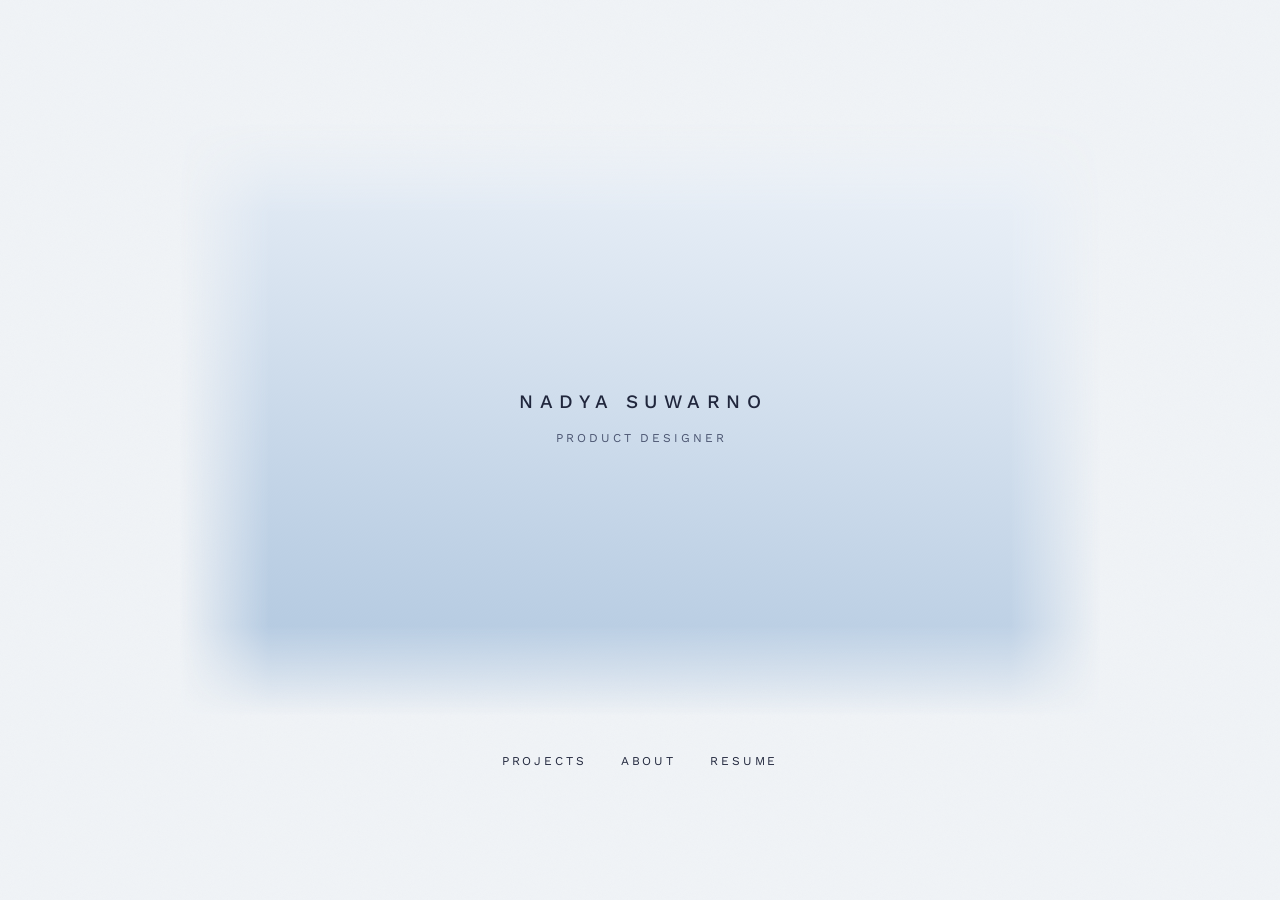
==== index.html @ 02422a4a "Centre the landing and make the water pale blue - Remove the left header and dotted line from the la" ====
<!doctype html>
<html lang="en">
<head>
  <meta charset="utf-8" />
  <meta name="viewport" content="width=device-width, initial-scale=1" />
  <title>Nadya Suwarno — Product Designer</title>
  <meta name="description" content="Nadya Suwarno — product designer. Parsons '27. New York. Open to Summer 2027 internships." />
  <link rel="preconnect" href="https://fonts.googleapis.com" />
  <link rel="preconnect" href="https://fonts.gstatic.com" crossorigin />
  <link href="https://fonts.googleapis.com/css2?family=DM+Sans:ital,wght@0,400;0,500;0,700;1,400&family=Work+Sans:ital,wght@0,400;0,500;0,600;0,700;1,400;1,500&family=Courier+Prime:ital,wght@0,400;0,700;1,400&family=Caveat:wght@500&display=swap" rel="stylesheet" />
  <link rel="stylesheet" href="assets/styles.css" />
  <script src="assets/nav.js" defer></script>
  <script src="assets/water.js" defer></script>
</head>
<body class="landing">
  <main class="stage">
    <div class="piece">
      <a id="water" class="water" href="home.html" aria-label="Enter the site and see Nadya's work"><canvas aria-hidden="true"></canvas></a>
      <div class="sign">
        <h1>Nadya Suwarno</h1>
        <p>Product Designer</p>
      </div>
    </div>
    <nav class="links" aria-label="Main">
      <a href="projects.html">Projects</a>
      <a href="about.html">About</a>
      <a href="assets/resume.pdf">Resume</a>
    </nav>
  </main>
</body>
</html>
---- assets/styles.css ----
:root {
  --bg: #F1F4F7;         /* light cool white */
  --panel: #D2DBE4;      /* cards and frames (ice blue) */
  --ink: #20263C;        /* text (deep indigo) */
  --ink-soft: #4A5470;   /* metadata (soft indigo) */
  --rule: #B4BFD0;       /* hairlines (pale indigo) */
  --accent: #576186;     /* indigo, readable as text */
  --serif: "Work Sans", "Inter", "Helvetica Neue", Arial, sans-serif;
  --body: "DM Sans", "Inter", "Helvetica Neue", Arial, sans-serif;
  --mono: "Courier New", "Courier Prime", Courier, ui-monospace, monospace;
  --script: "Caveat", "Snell Roundhand", cursive;
  --rail: 56px;
  --max: 980px;
}

* { box-sizing: border-box; }

/* Keep the column in the same place whether or not a page scrolls */
html { scrollbar-gutter: stable; }

html, body {
  margin: 0;
  padding: 0;
  background: var(--bg);
  color: var(--ink);
  font-family: var(--body);
  font-size: 15px;
  line-height: 1.6;
  -webkit-font-smoothing: antialiased;
  cursor: url("data:image/svg+xml,%3Csvg xmlns='http://www.w3.org/2000/svg' width='21' height='21' viewBox='0 0 21 21'%3E%3Cdefs%3E%3CradialGradient id='g'%3E%3Cstop offset='0%25' stop-color='%237C88A7' stop-opacity='1'/%3E%3Cstop offset='100%25' stop-color='%237C88A7' stop-opacity='0'/%3E%3C/radialGradient%3E%3C/defs%3E%3Ccircle cx='10.5' cy='10.5' r='10.5' fill='url(%23g)'/%3E%3C/svg%3E") 10 10, auto;
}

/* Gritty paper grain — denser noise so the page reads as pressed paper */
body::before {
  content: "";
  position: fixed;
  inset: 0;
  pointer-events: none;
  z-index: 1;
  opacity: 0.32;
  mix-blend-mode: multiply;
  background-image: url("data:image/svg+xml;utf8,%3Csvg xmlns='http://www.w3.org/2000/svg' width='200' height='200'%3E%3Cfilter id='n'%3E%3CfeTurbulence type='fractalNoise' baseFrequency='1.4' numOctaves='3' stitchTiles='stitch'/%3E%3CfeColorMatrix values='0 0 0 0 0.24  0 0 0 0 0.28  0 0 0 0 0.44  0 0 0 0.09 0'/%3E%3C/filter%3E%3Crect width='100%25' height='100%25' filter='url(%23n)'/%3E%3C/svg%3E");
}
body > * { position: relative; z-index: 2; }

/* Field-note margin annotations — Caveat in rust, slight tilt */
.margin-note {
  display: inline-block;
  font-family: var(--script);
  font-size: 22px;
  line-height: 1.1;
  color: var(--accent);
  transform: rotate(-2.5deg);
  transform-origin: left center;
  margin-left: 10px;
}
.margin-note.right {
  float: right;
  margin: 4px 0 8px 20px;
  max-width: 180px;
  transform: rotate(1.5deg);
}
.margin-note.standalone {
  display: block;
  margin: 10px 0 24px 0;
  transform: rotate(-1.5deg);
}

/* Tape strip — small masking-tape rectangle in the top-left of a thumbnail */
.thumb { position: relative; }
.thumb::after {
  content: "";
  position: absolute;
  top: -8px;
  left: 20px;
  width: 64px;
  height: 18px;
  background: rgba(210, 219, 228, 0.75);
  box-shadow: 0 1px 2px rgba(32, 38, 60, 0.08);
  transform: rotate(-3deg);
  pointer-events: none;
  z-index: 3;
}


a, button, .btn, .thumb, [role="button"] {
  cursor: url("data:image/svg+xml,%3Csvg xmlns='http://www.w3.org/2000/svg' width='27' height='27' viewBox='0 0 27 27'%3E%3Cdefs%3E%3CradialGradient id='g'%3E%3Cstop offset='0%25' stop-color='%237C88A7' stop-opacity='1'/%3E%3Cstop offset='100%25' stop-color='%237C88A7' stop-opacity='0'/%3E%3C/radialGradient%3E%3C/defs%3E%3Ccircle cx='13.5' cy='13.5' r='13.5' fill='url(%23g)'/%3E%3C/svg%3E") 13 13, pointer;
}

a { color: inherit; text-decoration: none; }
a:hover { text-decoration: underline; text-decoration-color: var(--accent); text-underline-offset: 3px; }

img { max-width: 100%; display: block; }

/* ---------- Header (mobile default: horizontal top bar) ---------- */
.site-header {
  display: flex;
  justify-content: space-between;
  align-items: center;
  padding: 28px 48px;
  font-family: var(--serif);
  font-weight: 500;
  font-size: 14px;
  letter-spacing: 0.03em;
  text-transform: uppercase;
}
.wordmark {
  font-weight: 500;
  font-size: clamp(14px, 1.5vw, 20px);
  letter-spacing: -0.01em;
  text-transform: uppercase;
  white-space: nowrap;
}
.nav { display: flex; gap: 28px; align-items: center; }
.nav a[aria-current="page"] { text-decoration: underline; text-underline-offset: 4px; }
.nav-group { position: relative; }
.nav-group > a { display: inline-block; }

/* Submenu: hidden at every width unless open (toggled via JS on hover/focus) */
.nav-submenu {
  list-style: none;
  padding: 0;
  margin: 0;
  max-height: 0;
  opacity: 0;
  overflow: hidden;
  pointer-events: none;
  transition: max-height 0.35s ease, opacity 0.25s ease;
}
.nav-group.is-open .nav-submenu,
.nav-group:focus-within .nav-submenu {
  max-height: 400px;
  opacity: 1;
  pointer-events: auto;
}
.nav-submenu a { white-space: nowrap; }
.nav-sep {
  display: block;
  width: 20px;
  border-top: 1px solid var(--rule);
  margin: 4px 0;
}

/* Mobile submenu: floats below the Projects link so it doesn't push siblings */
@media (max-width: 899px) {
  .nav-group { position: relative; }
  .nav-submenu {
    position: absolute;
    top: 100%;
    left: 0;
    margin-top: 10px;
    padding: 12px 14px;
    background: var(--bg);
    border: 1px solid var(--rule);
    display: flex;
    flex-direction: column;
    gap: 8px;
    min-width: 170px;
    z-index: 20;
  }
  .nav-submenu a { font-size: 11px; letter-spacing: 0.1em; }
}

/* ---------- Desktop: name + nav as a fixed left column, main stays centered ---------- */
@media (min-width: 900px) {
  .site-header {
    position: fixed;
    top: 0;
    left: 0;
    width: 220px;
    height: auto;
    flex-direction: column;
    align-items: flex-start;
    justify-content: flex-start;
    padding: 40px 28px;
    gap: 40px;
    z-index: 10;
  }
  .nav {
    flex-direction: column;
    gap: 16px;
    align-items: flex-start;
  }
  .nav-submenu {
    display: flex;
    flex-direction: column;
    gap: 8px;
    margin: 0 0 0 14px;
    padding: 10px 0 0 10px;
    border-left: 1px dashed var(--accent);
  }
  .nav-submenu li { margin: 0; }
  .nav-submenu a {
    font-size: 10px;
    letter-spacing: 0.1em;
    color: var(--ink-soft);
  }
  .nav-submenu a:hover { color: var(--accent); text-decoration: none; }
}

/* ---------- Rail (dashed left line) ---------- */
.rail {
  position: relative;
  max-width: var(--max);
  margin: 0 auto;
  padding: 40px 48px 80px calc(var(--rail) + 48px);
}
.rail::before {
  content: "";
  position: absolute;
  left: 48px;
  top: 0;
  bottom: 0;
  border-left: 1.5px dashed var(--accent);
}

/* ---------- Shared text ---------- */
.hello {
  font-family: var(--serif);
  font-weight: 500;
  font-size: clamp(22px, 2.4vw, 28px);
  letter-spacing: -0.01em;
  margin: 0 0 20px;
  color: var(--ink);
}
.cities {
  position: absolute;
  top: 40px;
  right: 48px;
  display: flex;
  gap: 32px;
  font-family: var(--serif);
  font-weight: 500;
  font-size: 14px;
  letter-spacing: 0.03em;
  text-transform: uppercase;
  color: var(--ink);
  margin: 0;
  z-index: 5;
  line-height: clamp(22px, 2.4vw, 28px);
}
.thesis-quote {
  font-family: var(--serif);
  font-style: italic;
  font-weight: 400;
  font-size: clamp(20px, 2.2vw, 26px);
  line-height: 1.3;
  color: var(--ink-soft);
  max-width: 58ch;
  margin: 24px 0 8px;
}
.eyebrow-italic {
  font-style: italic;
  font-size: 18px;
  margin: 0 0 10px;
  color: var(--ink-soft);
  max-width: 56ch;
}
.display {
  font-family: var(--serif);
  font-weight: 400;
  font-size: clamp(24px, 3.4vw, 40px);
  line-height: 1.15;
  letter-spacing: -0.01em;
  margin: 0 0 18px;
  position: relative;
  display: inline-block;
}
.underline-dash {
  display: block;
  width: 42%;
  height: 10px;
  margin-top: 6px;
  border-bottom: 1.5px dashed var(--accent);
}
.meta {
  font-family: var(--mono);
  font-size: 11px;
  letter-spacing: 0.14em;
  text-transform: uppercase;
  color: var(--ink-soft);
  margin: 20px 0 56px;
}
.label {
  font-family: var(--serif);
  font-weight: 700;
  font-size: 15px;
  letter-spacing: 0;
  color: var(--ink);
  margin-bottom: 8px !important;
}

.status-grid {
  display: grid;
  grid-template-columns: 1fr 1fr;
  gap: 48px;
  margin-bottom: 80px;
}
.status-grid p { margin: 0; max-width: 36ch; }

/* ---------- Project cards (home + index) ---------- */
.projects {
  display: grid;
  grid-template-columns: repeat(auto-fit, minmax(min(100%, 340px), 1fr));
  gap: 48px 32px;
}
.project { display: block; }

/* ---- Horizontal split layout (home) ---- */
.projects-split { display: flex; flex-direction: column; gap: 64px; }
.projects-split .project {
  display: grid;
  grid-template-columns: 1.3fr 1fr;
  gap: 40px;
  align-items: center;
}
.projects-split .thumb { margin-bottom: 0; }
.project-info {
  display: flex;
  flex-direction: column;
  gap: 14px;
}
.project-sub {
  font-family: var(--body);
  font-style: italic;
  font-size: 15px;
  line-height: 1.45;
  color: var(--accent);
  margin: 0;
  max-width: 36ch;
}
.project-tags { display: flex; flex-wrap: wrap; gap: 8px; }
.tag {
  font-family: var(--body);
  font-weight: 400;
  font-size: 11px;
  padding: 5px 10px;
  border: 1px solid var(--ink);
  color: var(--ink);
  line-height: 1;
}

@media (max-width: 760px) {
  .projects-split .project {
    grid-template-columns: 1fr;
    gap: 20px;
  }
}
.thumb {
  position: relative;
  display: flex;
  align-items: center;
  justify-content: center;
  width: 100%;
  aspect-ratio: 16 / 9;
  background: var(--panel);
  border: 1px dashed var(--rule);
  color: var(--ink-soft);
  font-family: var(--mono);
  font-size: 11px;
  letter-spacing: 0.12em;
  text-transform: uppercase;
  margin-bottom: 18px;
  overflow: hidden;
}
.thumb img { width: 100%; height: 100%; object-fit: cover; }
.thumb:hover { text-decoration: none; }

/* Hover-to-play video overlay (home card + case hero) */
.thumb, .case-hero { isolation: isolate; }
.case-hero { position: relative; }

.thumb-img, .hero-img {
  position: absolute;
  inset: 0;
  width: 100%;
  height: 100%;
  object-fit: cover;
  pointer-events: none;
  z-index: 4;
}
/* Static image reveal on hover (for cards without a video) */
.thumb-reveal {
  position: absolute;
  inset: 0;
  width: 100%;
  height: 100%;
  object-fit: cover;
  pointer-events: none;
  z-index: 5;
  opacity: 0;
  transition: opacity 0.3s ease;
}
.thumb:hover .thumb-reveal { opacity: 1; }
.thumb-vid, .hero-vid {
  position: absolute;
  inset: 0;
  width: 100%;
  height: 100%;
  object-fit: cover;
  pointer-events: none;
  z-index: 5;
  background: #000;
  opacity: 0;
  transition: opacity 0.3s ease;
}
.thumb:hover .thumb-vid,
.case-hero:hover .hero-vid {
  opacity: 1;
}
/* Autoplay videos (case-study hero) stay visible always */
.hero-vid[autoplay] { opacity: 1; }

/* When the thumb/hero has real media, drop the panel + dashed border */
.thumb.has-media,
.case-hero.has-media {
  background: transparent;
  border: none;
}
.thumb.has-media .placeholder,
.case-hero.has-media .placeholder { display: none; }
.badge {
  position: absolute;
  top: 16px;
  right: 16px;
  font-family: var(--mono);
  font-size: 10px;
  letter-spacing: 0.14em;
  text-transform: uppercase;
  padding: 6px 10px;
  border: 1px solid var(--accent);
  color: var(--accent);
  background: var(--bg);
}
.project-meta {
  display: flex;
  justify-content: space-between;
  font-family: var(--mono);
  font-size: 11px;
  letter-spacing: 0.12em;
  text-transform: uppercase;
  color: var(--ink-soft);
  margin-bottom: 6px;
}
.project-title {
  font-family: var(--body);
  font-weight: 500;
  font-size: clamp(16px, 1.6vw, 20px);
  line-height: 1.35;
  margin: 0;
}
/* ---------- Page section header (serif, double-duty h1/h2) ---------- */
.section-head {
  font-family: var(--serif);
  font-weight: 500;
  font-size: clamp(22px, 2.4vw, 28px);
  line-height: 1.1;
  letter-spacing: -0.01em;
  color: var(--ink-soft);
  margin: 0 0 24px;
}
h2.section-head { margin-top: 72px; }

/* ---------- Sub-section label (nested under section-label) ---------- */
.sub-section-label {
  font-family: var(--mono);
  font-size: 11px;
  letter-spacing: 0.12em;
  text-transform: uppercase;
  color: var(--ink-soft);
  margin: 28px 0 14px;
}


/* ---------- Section tag (small bold-uppercase section header) ---------- */
.section-tag {
  font-family: var(--serif);
  font-weight: 700;
  font-size: 15px;
  letter-spacing: 0.08em;
  text-transform: uppercase;
  color: var(--ink);
  margin: 80px 0 32px;
}

/* ---------- Section labels on inside pages ---------- */
.section-label {
  font-family: var(--mono);
  font-size: 11px;
  letter-spacing: 0.14em;
  text-transform: uppercase;
  color: var(--ink-soft);
  margin: 56px 0 20px;
}

/* ---------- Case study ---------- */
.case-eyebrow {
  font-family: var(--mono);
  font-size: 11px;
  letter-spacing: 0.14em;
  text-transform: uppercase;
  color: var(--ink-soft);
  margin: 0 0 16px;
  display: flex;
  justify-content: space-between;
}
.case-title {
  font-family: var(--serif);
  font-weight: 400;
  font-size: clamp(40px, 6vw, 64px);
  line-height: 1.05;
  margin: 0 0 10px;
}
.case-sub {
  font-style: italic;
  color: var(--ink-soft);
  margin: 0 0 32px;
}
.case-hero {
  width: 100%;
  aspect-ratio: 16 / 7;
  background: var(--panel);
  border: 1px dashed var(--rule);
  display: flex;
  align-items: center;
  justify-content: center;
  color: var(--ink-soft);
  font-family: var(--mono);
  font-size: 11px;
  letter-spacing: 0.12em;
  text-transform: uppercase;
  margin-bottom: 24px;
}
.case-hero img { width: 100%; height: 100%; object-fit: cover; }

.case-metagrid {
  display: grid;
  grid-template-columns: repeat(5, 1fr);
  gap: 24px;
  padding: 20px 0;
  border-top: 1px solid var(--rule);
  border-bottom: 1px solid var(--rule);
  margin-bottom: 48px;
}
.case-metagrid div p { margin: 0; font-size: 15px; }
.case-metagrid .label { margin-bottom: 6px !important; }

.case-section { margin: 48px 0; }
.case-section h2 {
  font-family: var(--serif);
  font-weight: 400;
  font-size: clamp(26px, 3.4vw, 36px);
  line-height: 1.15;
  margin: 0 0 20px;
}
.case-section p { margin: 0 0 18px; max-width: 68ch; }

.callout {
  padding: 20px 24px;
  background: var(--panel);
  border: 1px solid var(--rule);
  font-style: italic;
  margin: 24px 0;
  max-width: 68ch;
}

.next-project {
  margin-top: 80px;
  padding-top: 32px;
  border-top: 1px solid var(--rule);
}
.next-project .label { margin-bottom: 8px !important; }
.next-project a {
  font-family: var(--serif);
  font-size: clamp(22px, 2.6vw, 30px);
}

/* ---------- About page ---------- */
.about-hero {
  display: grid;
  grid-template-columns: 220px 1fr;
  gap: 48px;
  margin-bottom: 56px;
}
.clock {
  width: 180px;
  height: 180px;
  border-radius: 50%;
  border: 1px solid var(--ink);
  position: relative;
  font-family: var(--mono);
  font-size: 10px;
  letter-spacing: 0.1em;
  text-transform: uppercase;
}
.clock span {
  position: absolute;
  color: var(--ink-soft);
}
.clock .c12 { top: 10px; left: 50%; transform: translateX(-50%); }
.clock .c3  { right: 10px; top: 50%; transform: translateY(-50%); }
.clock .c6  { bottom: 10px; left: 50%; transform: translateX(-50%); }
.clock .c9  { left: 10px; top: 50%; transform: translateY(-50%); }
.clock .hand-hour, .clock .hand-min {
  position: absolute;
  left: 50%;
  bottom: 50%;
  background: var(--ink);
  transform-origin: 50% 100%;
}
.clock .hand-hour { width: 2px; height: 44px; transform: translateX(-50%) rotate(0deg); }
.clock .hand-min { width: 1.5px; height: 64px; transform: translateX(-50%) rotate(90deg); }
.clock .hand-sec { position: absolute; left: 50%; bottom: 50%; width: 1px; height: 68px; background: var(--accent); transform: translateX(-50%) rotate(135deg); transform-origin: 50% 100%; }

.hat-rack {
  display: grid;
  grid-template-columns: repeat(5, 1fr);
  gap: 12px;
  margin: 24px 0 72px;
}
.hat {
  padding: 16px;
  background: var(--panel);
  border: 1px solid var(--rule);
  font-family: var(--mono);
  font-size: 10px;
  letter-spacing: 0.1em;
  text-transform: uppercase;
  color: var(--ink-soft);
  min-height: 120px;
  display: flex;
  flex-direction: column;
  justify-content: space-between;
}
.hat strong {
  font-weight: 500;
  color: var(--ink);
  font-family: var(--mono);
  display: block;
}
.hat em {
  font-family: var(--serif);
  font-style: italic;
  font-size: 14px;
  text-transform: none;
  letter-spacing: 0;
  color: var(--ink);
}

.timeline { margin: 24px 0 72px; }
.timeline-row {
  display: grid;
  grid-template-columns: 120px 1fr;
  gap: 32px;
  padding: 18px 0;
  border-top: 1px solid var(--rule);
}
.timeline-row:last-child { border-bottom: 1px solid var(--rule); }
.timeline-row .when {
  font-family: var(--mono);
  font-size: 11px;
  letter-spacing: 0.1em;
  text-transform: uppercase;
  color: var(--ink-soft);
}
.timeline-row h4 {
  margin: 0 0 4px;
  font-family: var(--serif);
  font-weight: 400;
  font-size: 20px;
}
.timeline-row p { margin: 0; color: var(--ink-soft); }

.hey-row {
  font-family: var(--serif);
  font-size: clamp(32px, 5vw, 56px);
  margin: 32px 0 16px;
}

.btn-row { display: flex; gap: 12px; flex-wrap: wrap; margin: 24px 0 40px; }
.btn {
  font-family: var(--mono);
  font-size: 11px;
  letter-spacing: 0.14em;
  text-transform: uppercase;
  padding: 10px 16px;
  border: 1px solid var(--ink);
  color: var(--ink);
}
.btn.primary { background: var(--ink); color: var(--bg); }

/* ---------- Footer ---------- */
.site-footer {
  max-width: var(--max);
  margin: 0 auto;
  padding: 40px 48px 60px calc(var(--rail) + 48px);
  border-top: 1px solid var(--rule);
  display: flex;
  justify-content: space-between;
  align-items: flex-end;
}
.signoff .eyebrow-italic { margin-bottom: 4px; }
.signature {
  font-family: var(--script);
  font-size: 28px;
  margin: 0;
}
.footer-nav {
  display: flex;
  gap: 28px;
  font-family: var(--mono);
  font-size: 11px;
  letter-spacing: 0.14em;
  text-transform: uppercase;
}

/* ---------- Mobile ---------- */
@media (max-width: 720px) {
  .site-header { padding: 20px 20px; flex-wrap: wrap; gap: 12px; }
  .nav { gap: 20px; }
  .rail { padding: 24px 20px 60px 40px; }
  .rail::before { left: 20px; }
  .status-grid { grid-template-columns: 1fr; gap: 28px; margin-bottom: 48px; }
  .case-metagrid { grid-template-columns: 1fr 1fr; }
  .about-hero { grid-template-columns: 1fr; }
  .hat-rack { grid-template-columns: 1fr 1fr; }
  .timeline-row { grid-template-columns: 1fr; gap: 4px; }
  .site-footer { padding: 32px 20px 40px 40px; flex-direction: column; gap: 24px; align-items: flex-start; }
}

/* ---------- Landing: one soft piece of water, centred ---------- */
html:has(.landing) { scrollbar-gutter: auto; }
.landing { overflow: hidden; }
.stage {
  min-height: 100vh;
  min-height: 100svh;
  display: flex;
  flex-direction: column;
  align-items: center;
  justify-content: center;
  gap: 30px;
  padding: 24px;
}
.piece { position: relative; width: min(72vw, 1040px); height: 66vh; height: 66svh; }
.water {
  position: absolute;
  inset: 0;
  display: block;
  overflow: hidden;
  cursor: pointer;
  background: linear-gradient(10deg, #B3C9E0, #EDF2F9);
  -webkit-mask-image: linear-gradient(to right, transparent, #000 90px, #000 calc(100% - 90px), transparent), linear-gradient(to bottom, transparent, #000 90px, #000 calc(100% - 90px), transparent);
  -webkit-mask-composite: source-in;
  mask-image: linear-gradient(to right, transparent, #000 90px, #000 calc(100% - 90px), transparent), linear-gradient(to bottom, transparent, #000 90px, #000 calc(100% - 90px), transparent);
  mask-composite: intersect;
}
.water:hover { text-decoration: none; }
.water:focus-visible { outline: none; }
.water:focus-visible ~ .sign h1 { text-decoration: underline; text-underline-offset: 6px; }
.water canvas { display: block; width: 100%; height: 100%; }
.sign { position: absolute; inset: 0; display: flex; flex-direction: column; align-items: center; justify-content: center; text-align: center; pointer-events: none; }
.sign h1 { margin: 0 0 14px; font-family: var(--serif); font-size: 19px; line-height: 1.3; font-weight: 500; letter-spacing: .34em; margin-right: -.34em; text-transform: uppercase; color: var(--ink); }
.sign p { margin: 0; font-family: var(--serif); font-size: 12px; letter-spacing: .24em; margin-right: -.24em; text-transform: uppercase; color: var(--ink-soft); }
.links { display: flex; gap: 34px; font-family: var(--serif); font-size: 12px; letter-spacing: .24em; text-transform: uppercase; color: var(--ink); }
.links a { padding: 6px 0; }
.links a:hover, .links a:focus-visible { text-decoration: underline; text-decoration-color: var(--ink); text-underline-offset: 5px; }
@media (max-width: 720px) {
  .piece { width: 100%; height: 62vh; height: 62svh; }
  .water {
    -webkit-mask-image: linear-gradient(to right, transparent, #000 44px, #000 calc(100% - 44px), transparent), linear-gradient(to bottom, transparent, #000 60px, #000 calc(100% - 60px), transparent);
    mask-image: linear-gradient(to right, transparent, #000 44px, #000 calc(100% - 44px), transparent), linear-gradient(to bottom, transparent, #000 60px, #000 calc(100% - 60px), transparent);
  }
  .sign h1 { font-size: 15px; letter-spacing: .26em; margin-right: -.26em; }
  .links { gap: 22px; font-size: 11px; letter-spacing: .18em; }
}
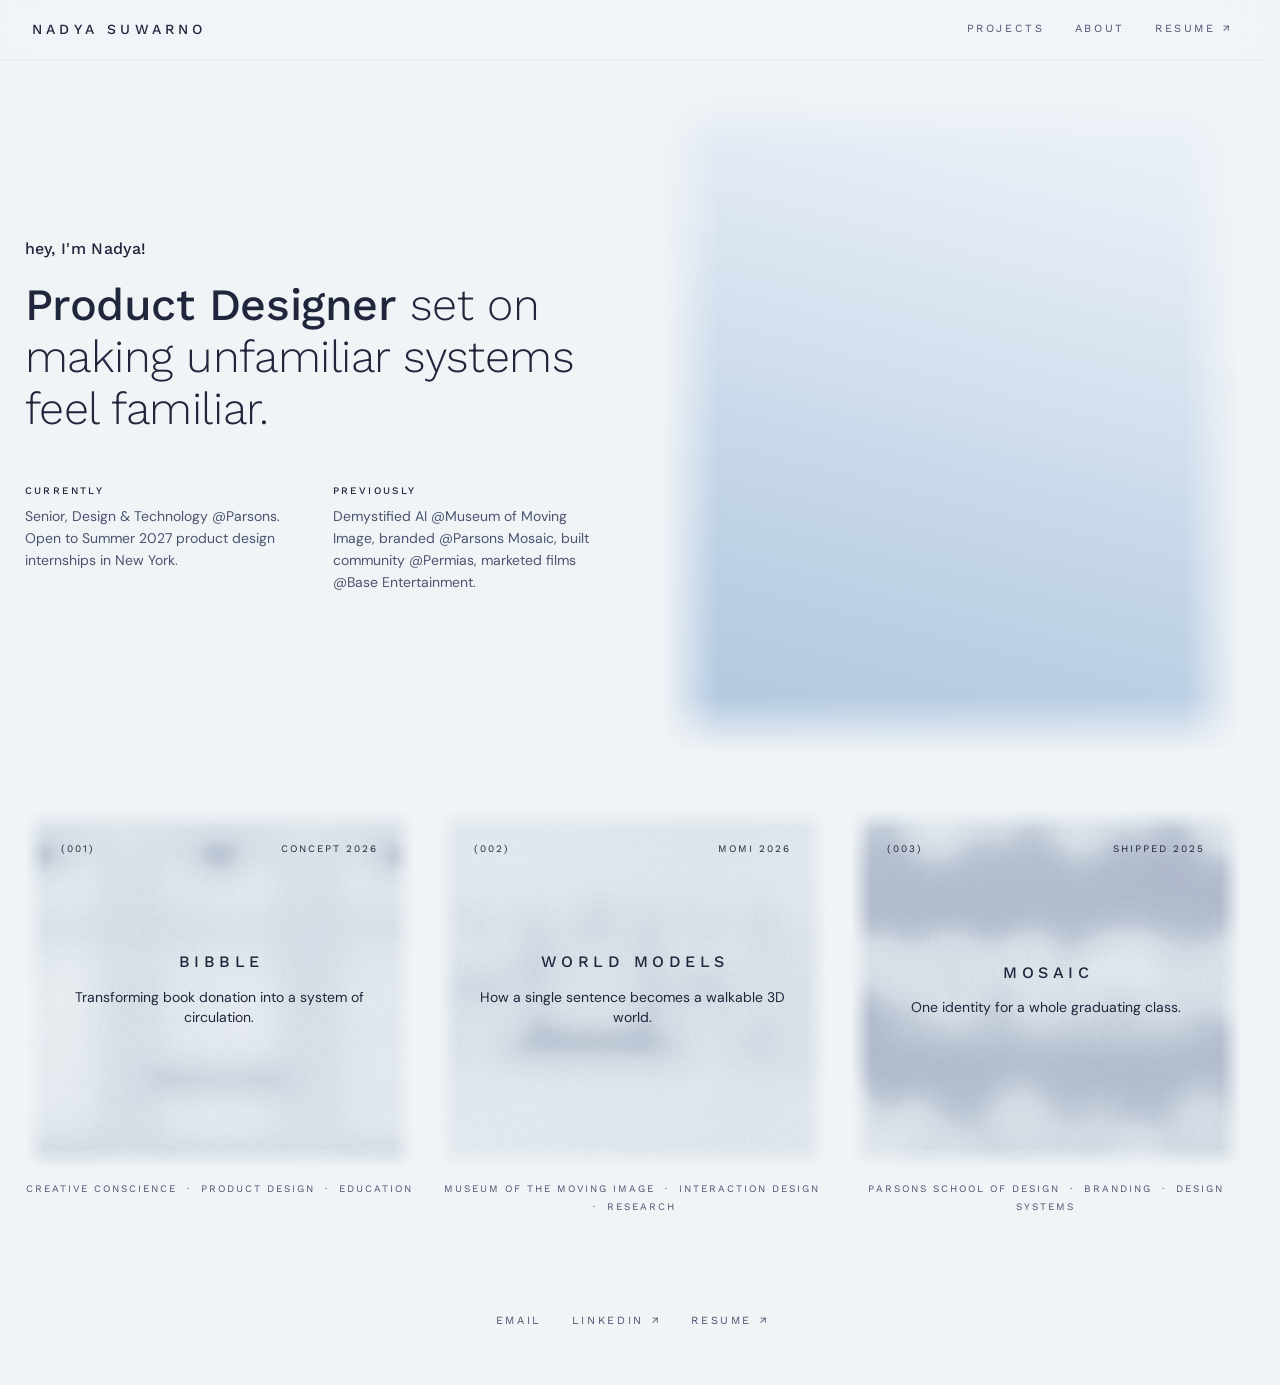
==== commit eb7dd46e: "Add the combined Home page Completes the previous commit, which removed home.html without its replac" ====
--- a/index.html
+++ b/index.html
@@ -12,20 +12,84 @@
   <script src="assets/nav.js" defer></script>
   <script src="assets/water.js" defer></script>
 </head>
-<body class="landing">
-  <main class="stage">
-    <div class="piece">
-      <a id="water" class="water" href="home.html" aria-label="Enter the site and see Nadya's work"><canvas aria-hidden="true"></canvas></a>
-      <div class="sign">
-        <h1>Nadya Suwarno</h1>
-        <p>Product Designer</p>
+<body>
+  <!-- ============== HEADER (copy into every page) ============== -->
+  <header class="site-header">
+    <a class="wordmark" href="index.html">Nadya Suwarno</a>
+    <nav class="nav">
+      <div class="nav-group">
+        <a href="projects.html">Projects</a>
+        <ul class="nav-submenu">
+          <li><a href="projects/bibble.html">01 — Bibble</a></li>
+          <li><a href="projects/world-models.html">02 — World Models</a></li>
+          <li><a href="projects/mosaic.html">03 — Mosaic</a></li>
+        </ul>
       </div>
-    </div>
-    <nav class="links" aria-label="Main">
-      <a href="projects.html">Projects</a>
       <a href="about.html">About</a>
-      <a href="assets/resume.pdf">Resume</a>
+      <a href="assets/resume.pdf" class="ext">Resume ↗</a>
     </nav>
+  </header>
+
+  <main class="home-page">
+    <section class="intro">
+      <div class="intro-text">
+        <h1 class="hello">hey, I'm Nadya!</h1>
+        <p class="display"><strong>Product Designer</strong> set on making unfamiliar systems feel familiar.</p>
+        <div class="status-grid">
+          <div>
+            <p class="label">Currently</p>
+            <p>Senior, Design &amp; Technology @Parsons. Open to Summer 2027 product design internships in New York.</p>
+          </div>
+          <div>
+            <p class="label">Previously</p>
+            <p>Demystified AI @Museum of Moving Image, branded @Parsons Mosaic, built community @Permias, marketed films @Base Entertainment.</p>
+          </div>
+        </div>
+      </div>
+      <div id="water" class="water" aria-hidden="true"><canvas></canvas></div>
+    </section>
+
+    <section id="projects" class="works">
+      <article class="project">
+        <a class="cover vt-bibble" href="projects/bibble.html">
+          <img src="assets/images/covers/bibble-frost.jpg" alt="" />
+          <img class="real" src="assets/images/covers/bibble-focus.jpg" alt="Bibble app screens" />
+          <span class="c-num">(001)</span><span class="c-status">Concept 2026</span>
+          <span class="c-sign"><strong>Bibble</strong><span>Transforming book donation into a system of circulation.</span></span>
+        </a>
+        <p class="c-tags">Creative Conscience &nbsp;·&nbsp; Product Design &nbsp;·&nbsp; Education</p>
+      </article>
+
+      <article class="project">
+        <a class="cover vt-wm" href="projects/world-models.html">
+          <img src="assets/images/covers/wm-frost.jpg" alt="" />
+          <img class="real" src="assets/images/covers/wm-focus.jpg" alt="World Models mark" />
+          <span class="c-num">(002)</span><span class="c-status">MoMI 2026</span>
+          <span class="c-sign"><strong>World Models</strong><span>How a single sentence becomes a walkable 3D world.</span></span>
+        </a>
+        <p class="c-tags">Museum of the Moving Image &nbsp;·&nbsp; Interaction Design &nbsp;·&nbsp; Research</p>
+      </article>
+
+      <article class="project">
+        <a class="cover vt-mosaic" href="projects/mosaic.html">
+          <img src="assets/images/covers/mosaic-frost.jpg" alt="" />
+          <img class="real" src="assets/images/covers/mosaic-focus.jpg" alt="Mosaic identity" />
+          <span class="c-num">(003)</span><span class="c-status">Shipped 2025</span>
+          <span class="c-sign"><strong>Mosaic</strong><span>One identity for a whole graduating class.</span></span>
+        </a>
+        <p class="c-tags">Parsons School of Design &nbsp;·&nbsp; Branding &nbsp;·&nbsp; Design Systems</p>
+      </article>
+    </section>
+
   </main>
+
+  <!-- ============== FOOTER (copy into every page) ============== -->
+  <footer class="site-footer">
+    <nav class="footer-nav">
+      <a href="mailto:michellenadya168@gmail.com">Email</a>
+      <a href="https://www.linkedin.com/in/nadya-suwarno" class="ext">LinkedIn ↗</a>
+      <a href="assets/resume.pdf" class="ext">Resume ↗</a>
+    </nav>
+  </footer>
 </body>
 </html>
--- a/assets/styles.css
+++ b/assets/styles.css
@@ -16,7 +16,7 @@
 * { box-sizing: border-box; }
 
 /* Keep the column in the same place whether or not a page scrolls */
-html { scrollbar-gutter: stable; }
+html { scrollbar-gutter: stable; scroll-padding-top: 84px; }
 
 html, body {
   margin: 0;
@@ -728,48 +728,184 @@
   .site-footer { padding: 32px 20px 40px 40px; flex-direction: column; gap: 24px; align-items: flex-start; }
 }
 
-/* ---------- Landing: one soft piece of water, centred ---------- */
-html:has(.landing) { scrollbar-gutter: auto; }
-.landing { overflow: hidden; }
-.stage {
-  min-height: 100vh;
-  min-height: 100svh;
-  display: flex;
-  flex-direction: column;
-  align-items: center;
-  justify-content: center;
-  gap: 30px;
-  padding: 24px;
-}
-.piece { position: relative; width: min(72vw, 1040px); height: 66vh; height: 66svh; }
+/* ==========================================================================
+   Site system, taken from the landing: one centred column, spaced type,
+   soft pieces on a cool white. Later rules here override the older ones above.
+   ========================================================================== */
+:root { --column: min(860px, calc(100vw - 48px)); --read: min(620px, calc(100vw - 48px)); --ease: cubic-bezier(.22, .61, .36, 1); }
+
+body { font-family: var(--body); }
+body::before { display: none; }
+
+.site-header {
+  position: sticky; top: 0; z-index: 30; width: auto; height: auto;
+  flex-direction: row; flex-wrap: nowrap; align-items: center; justify-content: space-between; gap: 24px;
+  padding: 18px 32px; text-transform: none; letter-spacing: 0;
+  background: rgba(241, 244, 247, .52);
+  -webkit-backdrop-filter: blur(20px) saturate(1.5);
+  backdrop-filter: blur(20px) saturate(1.5);
+  border-bottom: 1px solid rgba(255, 255, 255, .62);
+  box-shadow: 0 1px 0 rgba(32, 38, 60, .05);
+  view-transition-name: site-bar;
+}
+.wordmark {
+  view-transition-name: site-name;
+  font-family: var(--serif); font-size: 14px; font-weight: 500;
+  letter-spacing: .3em; text-transform: uppercase;
+}
+.nav { flex-direction: row; justify-content: flex-end; align-items: center; gap: 30px; }
+.nav > a, .nav-group > a { font-family: var(--serif); font-size: 11px; font-weight: 400; letter-spacing: .24em; text-transform: uppercase; color: var(--ink-soft); }
+.nav a[aria-current="page"] { color: var(--ink); text-decoration: none; }
+.nav-group { display: flex; align-items: center; }
+.nav-submenu { display: none !important; }
+a:hover { text-decoration-color: currentColor; }
+
+.rail { max-width: none; width: var(--column); margin: 0 auto; padding: 72px 0 96px; }
+.rail::before { display: none; }
+
+.hero { text-align: center; margin: 0 auto 84px; }
+.hello { font-family: var(--serif); font-size: 14px; font-weight: 400; letter-spacing: .06em; margin: 0 0 18px; }
+.display { max-width: 640px; margin: 0 auto; font-family: var(--serif); font-size: clamp(26px, 3.2vw, 36px); line-height: 1.3; font-weight: 300; }
+.display strong { font-weight: 500; }
+.underline-dash { display: block; width: 72px; margin: 26px auto 0; }
+.status-grid { max-width: 680px; margin: 34px auto 0; gap: 44px; text-align: center; }
+.status-grid p { font-family: var(--body); font-size: 14px; line-height: 1.55; color: var(--ink-soft); }
+.status-grid .label { font-family: var(--serif); font-size: 10px; font-weight: 500; letter-spacing: .24em; text-transform: uppercase; color: var(--ink); }
+
+.section-tag { margin: 0 0 56px; text-align: center; font-family: var(--serif); font-size: 12px; font-weight: 500; letter-spacing: .34em; text-transform: uppercase; color: var(--ink); }
+
+/* Home: intro left, water top right, three cards across, edges matching the bar */
+.home-page { width: min(1500px, calc(100vw - 64px)); margin: 0 auto; padding: 0 0 96px; }
+.intro { display: grid; grid-template-columns: minmax(0, 1fr) minmax(0, 1fr); gap: 56px; align-items: stretch; min-height: calc(100vh - 150px); min-height: calc(100svh - 150px); padding: 28px 0 56px; }
+.intro-text { display: flex; flex-direction: column; justify-content: center; padding-bottom: 12px; }
+.intro .hello { margin: 0 0 18px; font-family: var(--serif); font-size: 16px; font-weight: 500; letter-spacing: .02em; text-align: left; }
+.intro .display { max-width: 620px; margin: 0; font-size: clamp(32px, 3.5vw, 50px); line-height: 1.16; font-weight: 300; text-align: left; }
+.intro .status-grid { display: grid; grid-template-columns: repeat(2, minmax(0, 1fr)); max-width: 640px; margin: 48px 0 0; gap: 36px; text-align: left; }
 .water {
-  position: absolute;
-  inset: 0;
-  display: block;
-  overflow: hidden;
+  position: relative; display: block; min-height: 420px; overflow: hidden; background: linear-gradient(10deg, #B3C9E0, #EDF2F9);
+  -webkit-mask-image: linear-gradient(to right, transparent, #000 56px, #000 calc(100% - 56px), transparent), linear-gradient(to bottom, transparent, #000 56px, #000 calc(100% - 56px), transparent);
+  -webkit-mask-composite: source-in;
+  mask-image: linear-gradient(to right, transparent, #000 56px, #000 calc(100% - 56px), transparent), linear-gradient(to bottom, transparent, #000 56px, #000 calc(100% - 56px), transparent);
+  mask-composite: intersect;
+}
+.water canvas { display: block; width: 100%; height: 100%; }
+.home-page .works { display: grid; grid-template-columns: repeat(3, minmax(0, 1fr)); gap: 24px; align-items: start; }
+.home-page .cover { aspect-ratio: 1 / .92;
+  -webkit-mask-image: linear-gradient(to right, transparent, #000 20px, #000 calc(100% - 20px), transparent), linear-gradient(to bottom, transparent, #000 20px, #000 calc(100% - 20px), transparent);
+  mask-image: linear-gradient(to right, transparent, #000 20px, #000 calc(100% - 20px), transparent), linear-gradient(to bottom, transparent, #000 20px, #000 calc(100% - 20px), transparent); }
+.home-page .cover .real { object-fit: contain; background: #DDE5EE; }
+.home-page .c-num, .home-page .c-status { top: 32px; }
+.home-page .c-num { left: 36px; } .home-page .c-status { right: 36px; }
+.home-page .c-sign { padding: 0 40px; }
+.home-page .c-sign strong { font-size: 16px; letter-spacing: .28em; margin-right: -.28em; }
+.home-page .c-tags { margin-top: 12px; line-height: 1.8; }
+
+/* A project: the landing's soft piece, holding the work out of focus */
+.works { display: flex; flex-direction: column; gap: 58px; }
+.cover {
+  position: relative; display: block; aspect-ratio: 860 / 430; overflow: hidden; color: var(--ink); text-decoration: none;
+  -webkit-mask-image: linear-gradient(to right, transparent, #000 48px, #000 calc(100% - 48px), transparent), linear-gradient(to bottom, transparent, #000 48px, #000 calc(100% - 48px), transparent);
+  -webkit-mask-composite: source-in;
+  mask-image: linear-gradient(to right, transparent, #000 48px, #000 calc(100% - 48px), transparent), linear-gradient(to bottom, transparent, #000 48px, #000 calc(100% - 48px), transparent);
+  mask-composite: intersect;
   cursor: pointer;
-  background: linear-gradient(10deg, #B3C9E0, #EDF2F9);
-  -webkit-mask-image: linear-gradient(to right, transparent, #000 90px, #000 calc(100% - 90px), transparent), linear-gradient(to bottom, transparent, #000 90px, #000 calc(100% - 90px), transparent);
-  -webkit-mask-composite: source-in;
-  mask-image: linear-gradient(to right, transparent, #000 90px, #000 calc(100% - 90px), transparent), linear-gradient(to bottom, transparent, #000 90px, #000 calc(100% - 90px), transparent);
-  mask-composite: intersect;
-}
-.water:hover { text-decoration: none; }
-.water:focus-visible { outline: none; }
-.water:focus-visible ~ .sign h1 { text-decoration: underline; text-underline-offset: 6px; }
-.water canvas { display: block; width: 100%; height: 100%; }
-.sign { position: absolute; inset: 0; display: flex; flex-direction: column; align-items: center; justify-content: center; text-align: center; pointer-events: none; }
-.sign h1 { margin: 0 0 14px; font-family: var(--serif); font-size: 19px; line-height: 1.3; font-weight: 500; letter-spacing: .34em; margin-right: -.34em; text-transform: uppercase; color: var(--ink); }
-.sign p { margin: 0; font-family: var(--serif); font-size: 12px; letter-spacing: .24em; margin-right: -.24em; text-transform: uppercase; color: var(--ink-soft); }
-.links { display: flex; gap: 34px; font-family: var(--serif); font-size: 12px; letter-spacing: .24em; text-transform: uppercase; color: var(--ink); }
-.links a { padding: 6px 0; }
-.links a:hover, .links a:focus-visible { text-decoration: underline; text-decoration-color: var(--ink); text-underline-offset: 5px; }
+}
+.cover:hover { text-decoration: none; }
+.cover img { position: absolute; inset: 0; width: 100%; height: 100%; object-fit: cover; transition: opacity .9s var(--ease), transform 1.6s var(--ease); }
+.cover .real { opacity: 0; transform: scale(1.03); }
+.cover:hover .real, .cover:focus-visible .real, .cover.in .real { opacity: 1; transform: none; }
+.cover:focus-visible { outline: none; -webkit-mask-image: none; mask-image: none; box-shadow: inset 0 0 0 2px var(--ink); }
+.c-sign { position: absolute; inset: 0; display: flex; flex-direction: column; align-items: center; justify-content: center; gap: 12px; padding: 0 56px; text-align: center; transition: opacity .5s var(--ease); }
+.c-sign strong { font-family: var(--serif); font-size: 18px; font-weight: 500; letter-spacing: .34em; margin-right: -.34em; text-transform: uppercase; }
+.c-sign span { font-family: var(--body); font-size: 14px; line-height: 1.45; color: var(--ink); }
+.c-num, .c-status { position: absolute; top: 58px; font-family: var(--serif); font-size: 10px; letter-spacing: .2em; text-transform: uppercase; color: var(--ink); transition: opacity .5s var(--ease); }
+.c-num { left: 66px; } .c-status { right: 66px; }
+.cover:hover .c-sign, .cover:hover .c-num, .cover:hover .c-status,
+.cover:focus-visible .c-sign, .cover:focus-visible .c-num, .cover:focus-visible .c-status,
+.cover.in .c-sign, .cover.in .c-num, .cover.in .c-status { opacity: 0; }
+.c-tags { margin: 6px 0 0; text-align: center; font-family: var(--serif); font-size: 10px; letter-spacing: .2em; text-transform: uppercase; color: var(--ink-soft); }
+
+/* Reading pages */
+.case-eyebrow { display: block; text-align: center; margin: 0 0 18px; font-family: var(--serif); font-size: 10px; letter-spacing: .22em; text-transform: uppercase; color: var(--ink-soft); }
+.case-eyebrow span { display: block; color: inherit !important; }
+.case-eyebrow span + span { margin-top: 6px; }
+.btn-row { display: flex; justify-content: center; margin: 0 0 30px !important; }
+.btn, .btn:hover { border: 0; background: none; padding: 6px 0; font-family: var(--serif); font-size: 10px; letter-spacing: .24em; text-transform: uppercase; color: var(--ink-soft); }
+.case-title, body .bibble .case-title { text-align: center; font-family: var(--serif); font-size: clamp(22px, 3vw, 30px); font-weight: 500; letter-spacing: .3em; margin: 0 -.3em 14px 0; text-transform: uppercase; color: var(--ink); }
+.case-sub, body .bibble .bib-sub { text-align: center; margin: 0 auto 48px; max-width: var(--read); font-family: var(--body); font-size: 17px; line-height: 1.45; font-style: normal; color: var(--ink-soft); }
+.case-hero, body .bibble .bib-hero { margin: 0 0 40px; }
+.case-metagrid, body .bibble .case-metagrid { display: flex; flex-wrap: wrap; justify-content: center; gap: 22px 44px; margin: 0 auto 72px; padding: 0; border: 0; text-align: center; }
+.case-metagrid > div { flex: 0 1 148px; }
+.case-metagrid .label, body .bibble .case-metagrid .label { font-family: var(--serif); font-size: 10px; font-weight: 500; letter-spacing: .22em; text-transform: uppercase; color: var(--ink); margin: 0 0 6px; }
+.case-metagrid p:not(.label), body .bibble .case-metagrid div p:not(.label) { margin: 0; font-family: var(--body); font-size: 13px; line-height: 1.45; color: var(--ink-soft); }
+.case-section, body .bibble .bib-section { margin: 0 0 72px; padding: 0; border: 0; }
+.case-section > *, body .bibble .bib-section > p, body .bibble .bib-section > h2, body .bibble .bib-section > h3, body .bibble .bib-section > ul, body .bibble .bib-section > ol { max-width: var(--read); margin-left: auto; margin-right: auto; }
+.case-section p, body .bibble .bib-section p { font-family: var(--body); font-size: 16px; line-height: 1.7; color: var(--ink); }
+.case-section h2, body .bibble .bib-section h2 { font-family: var(--serif); font-size: clamp(21px, 2.4vw, 26px); line-height: 1.32; font-weight: 300; text-align: center; color: var(--ink); }
+.section-label, body .bibble .bib-label { display: block; margin: 0 auto 20px !important; text-align: center; font-family: var(--serif) !important; font-size: 11px !important; font-weight: 500; letter-spacing: .3em; text-transform: uppercase; color: var(--ink-soft) !important; }
+.callout, body .bibble .bib-callout { max-width: var(--read); margin: 30px auto; padding: 26px 30px; border: 0; background: var(--panel); background: color-mix(in srgb, var(--panel) 45%, transparent); text-align: center; font-size: 15px; line-height: 1.6; color: var(--ink); }
+.case-index { display: none !important; }
+.rail figure { margin-left: 0; margin-right: 0; }
+.rail img, .rail video { max-width: 100%; }
+
+/* About */
+.statement { max-width: 700px; margin: 0 auto 44px !important; font-size: clamp(25px, 3.2vw, 34px) !important; font-weight: 300 !important; line-height: 1.32; letter-spacing: 0 !important; text-transform: none !important; }
+main.rail > p { max-width: var(--read); margin: 0 auto 18px; font-family: var(--body); font-size: 16px; line-height: 1.7; color: var(--ink); text-align: center; }
+.timeline { max-width: var(--read); margin: 72px auto 0; border: 0; }
+.timeline-row { display: block; padding: 26px 0; border: 0; border-top: 1px dotted var(--rule); text-align: center; }
+.timeline-row .when { margin: 0 0 8px; font-family: var(--serif); font-size: 10px; letter-spacing: .22em; text-transform: uppercase; color: var(--ink-soft); }
+.timeline-row h4 { margin: 0 0 6px; font-family: var(--serif); font-size: 17px; font-weight: 400; color: var(--ink); }
+.timeline-row p { margin: 0 auto; max-width: 480px; font-family: var(--body); font-size: 14px; line-height: 1.6; color: var(--ink-soft); }
+
+.site-footer { justify-content: center; padding: 0 24px 56px; border: 0; }
+.footer-nav { display: flex; justify-content: center; gap: 30px; font-family: var(--serif); font-size: 11px; letter-spacing: .24em; text-transform: uppercase; color: var(--ink-soft); }
+
+/* Gentle arrival as you scroll. Only set by script, so content never hides without it. */
+.will-reveal { opacity: 0; transform: translateY(12px); transition: opacity .7s var(--ease), transform .9s var(--ease); }
+.will-reveal.is-in { opacity: 1; transform: none; }
+
+/* Page transitions: a soft dissolve through blur */
+@view-transition { navigation: auto; }
+.vt-bibble { view-transition-name: work-bibble; }
+.vt-wm { view-transition-name: work-wm; }
+.vt-mosaic { view-transition-name: work-mosaic; }
+@keyframes page-out { to { opacity: 0; filter: blur(14px); transform: scale(1.012); } }
+@keyframes page-in { from { opacity: 0; filter: blur(14px); transform: scale(.992); } }
+::view-transition-old(root) { animation: page-out 620ms var(--ease) both; }
+::view-transition-new(root) { animation: page-in 820ms var(--ease) 140ms both; }
+::view-transition-group(*) { animation-duration: 900ms; animation-timing-function: var(--ease); }
+::view-transition-old(site-name), ::view-transition-new(site-name) { animation-duration: 900ms; }
+
+@supports not (view-transition-name: none) {
+  body > * { animation: page-in .8s var(--ease) both; }
+}
+@media (prefers-reduced-motion: reduce) {
+  @view-transition { navigation: none; }
+  ::view-transition-group(*), ::view-transition-old(*), ::view-transition-new(*) { animation: none !important; }
+  body > * { animation: none; }
+  .will-reveal { opacity: 1; transform: none; transition: none; }
+  .cover img, .c-sign, .c-num, .c-status { transition: none; }
+}
+@media (min-width: 721px) and (max-width: 1040px) {
+  .home-page .works { grid-template-columns: repeat(2, minmax(0, 1fr)); }
+  .intro { grid-template-columns: 1fr; min-height: 0; }
+  .water { height: 360px; }
+}
 @media (max-width: 720px) {
-  .piece { width: 100%; height: 62vh; height: 62svh; }
-  .water {
-    -webkit-mask-image: linear-gradient(to right, transparent, #000 44px, #000 calc(100% - 44px), transparent), linear-gradient(to bottom, transparent, #000 60px, #000 calc(100% - 60px), transparent);
-    mask-image: linear-gradient(to right, transparent, #000 44px, #000 calc(100% - 44px), transparent), linear-gradient(to bottom, transparent, #000 60px, #000 calc(100% - 60px), transparent);
-  }
-  .sign h1 { font-size: 15px; letter-spacing: .26em; margin-right: -.26em; }
-  .links { gap: 22px; font-size: 11px; letter-spacing: .18em; }
-}
+  .site-header { padding: 14px 20px; gap: 12px; }
+  .wordmark { font-size: 11px; letter-spacing: .18em; }
+  .nav { gap: 14px; }
+  .nav > a, .nav-group > a { font-size: 10px; letter-spacing: .12em; }
+  .rail { padding: 44px 0 64px; }
+  .home-page { width: calc(100vw - 40px); padding-bottom: 64px; }
+  .intro { display: flex; flex-direction: column; min-height: 0; gap: 32px; padding: 32px 0 44px; }
+  .intro .status-grid { grid-template-columns: 1fr; gap: 24px; margin-top: 32px; }
+  .water { min-height: 300px; height: 300px; flex: none; }
+  .home-page .works { grid-template-columns: 1fr; gap: 36px; }
+  .cover { aspect-ratio: 4 / 3.4; }
+  .c-num, .c-status { top: 40px; } .c-num { left: 40px; } .c-status { right: 40px; }
+  .c-sign { padding: 0 44px; }
+  .c-tags { line-height: 1.8; }
+  .site-footer { padding: 0 24px 40px; align-items: center; }
+}
+
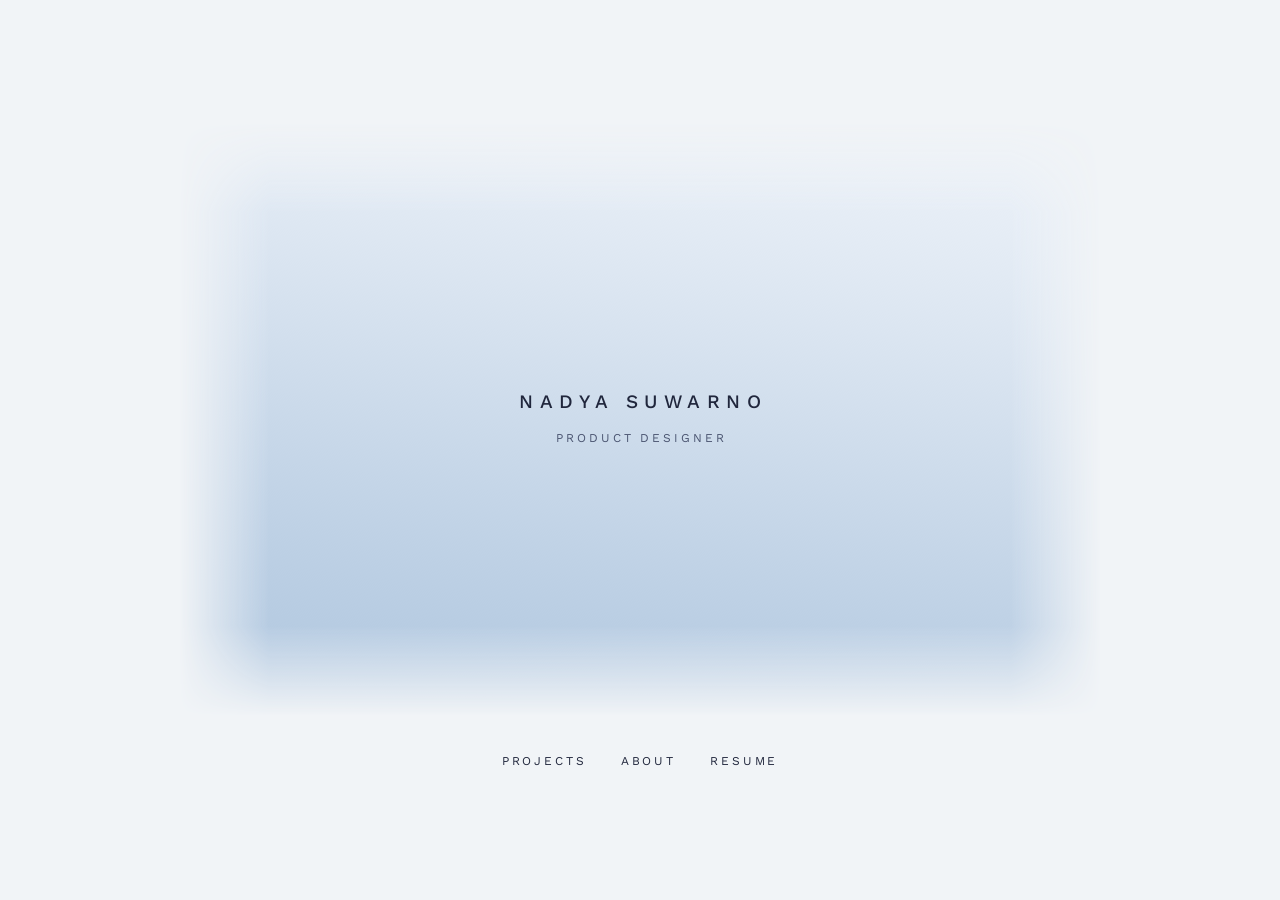
==== commit c4868ebc: "Restore the landing and bring back Home without the water - Return the landing to its centred water " ====
--- a/index.html
+++ b/index.html
@@ -12,84 +12,20 @@
   <script src="assets/nav.js" defer></script>
   <script src="assets/water.js" defer></script>
 </head>
-<body>
-  <!-- ============== HEADER (copy into every page) ============== -->
-  <header class="site-header">
-    <a class="wordmark" href="index.html">Nadya Suwarno</a>
-    <nav class="nav">
-      <div class="nav-group">
-        <a href="projects.html">Projects</a>
-        <ul class="nav-submenu">
-          <li><a href="projects/bibble.html">01 — Bibble</a></li>
-          <li><a href="projects/world-models.html">02 — World Models</a></li>
-          <li><a href="projects/mosaic.html">03 — Mosaic</a></li>
-        </ul>
+<body class="landing">
+  <main class="stage">
+    <div class="piece">
+      <a id="water" class="water" href="home.html" aria-label="Enter the site and see Nadya's work"><canvas aria-hidden="true"></canvas></a>
+      <div class="sign">
+        <h1>Nadya Suwarno</h1>
+        <p>Product Designer</p>
       </div>
+    </div>
+    <nav class="links" aria-label="Main">
+      <a href="projects.html">Projects</a>
       <a href="about.html">About</a>
-      <a href="assets/resume.pdf" class="ext">Resume ↗</a>
+      <a href="assets/resume.pdf">Resume</a>
     </nav>
-  </header>
-
-  <main class="home-page">
-    <section class="intro">
-      <div class="intro-text">
-        <h1 class="hello">hey, I'm Nadya!</h1>
-        <p class="display"><strong>Product Designer</strong> set on making unfamiliar systems feel familiar.</p>
-        <div class="status-grid">
-          <div>
-            <p class="label">Currently</p>
-            <p>Senior, Design &amp; Technology @Parsons. Open to Summer 2027 product design internships in New York.</p>
-          </div>
-          <div>
-            <p class="label">Previously</p>
-            <p>Demystified AI @Museum of Moving Image, branded @Parsons Mosaic, built community @Permias, marketed films @Base Entertainment.</p>
-          </div>
-        </div>
-      </div>
-      <div id="water" class="water" aria-hidden="true"><canvas></canvas></div>
-    </section>
-
-    <section id="projects" class="works">
-      <article class="project">
-        <a class="cover vt-bibble" href="projects/bibble.html">
-          <img src="assets/images/covers/bibble-frost.jpg" alt="" />
-          <img class="real" src="assets/images/covers/bibble-focus.jpg" alt="Bibble app screens" />
-          <span class="c-num">(001)</span><span class="c-status">Concept 2026</span>
-          <span class="c-sign"><strong>Bibble</strong><span>Transforming book donation into a system of circulation.</span></span>
-        </a>
-        <p class="c-tags">Creative Conscience &nbsp;·&nbsp; Product Design &nbsp;·&nbsp; Education</p>
-      </article>
-
-      <article class="project">
-        <a class="cover vt-wm" href="projects/world-models.html">
-          <img src="assets/images/covers/wm-frost.jpg" alt="" />
-          <img class="real" src="assets/images/covers/wm-focus.jpg" alt="World Models mark" />
-          <span class="c-num">(002)</span><span class="c-status">MoMI 2026</span>
-          <span class="c-sign"><strong>World Models</strong><span>How a single sentence becomes a walkable 3D world.</span></span>
-        </a>
-        <p class="c-tags">Museum of the Moving Image &nbsp;·&nbsp; Interaction Design &nbsp;·&nbsp; Research</p>
-      </article>
-
-      <article class="project">
-        <a class="cover vt-mosaic" href="projects/mosaic.html">
-          <img src="assets/images/covers/mosaic-frost.jpg" alt="" />
-          <img class="real" src="assets/images/covers/mosaic-focus.jpg" alt="Mosaic identity" />
-          <span class="c-num">(003)</span><span class="c-status">Shipped 2025</span>
-          <span class="c-sign"><strong>Mosaic</strong><span>One identity for a whole graduating class.</span></span>
-        </a>
-        <p class="c-tags">Parsons School of Design &nbsp;·&nbsp; Branding &nbsp;·&nbsp; Design Systems</p>
-      </article>
-    </section>
-
   </main>
-
-  <!-- ============== FOOTER (copy into every page) ============== -->
-  <footer class="site-footer">
-    <nav class="footer-nav">
-      <a href="mailto:michellenadya168@gmail.com">Email</a>
-      <a href="https://www.linkedin.com/in/nadya-suwarno" class="ext">LinkedIn ↗</a>
-      <a href="assets/resume.pdf" class="ext">Resume ↗</a>
-    </nav>
-  </footer>
 </body>
 </html>
--- a/assets/styles.css
+++ b/assets/styles.css
@@ -728,13 +728,59 @@
   .site-footer { padding: 32px 20px 40px 40px; flex-direction: column; gap: 24px; align-items: flex-start; }
 }
 
+/* ---------- Landing: one soft piece of water, centred ---------- */
+html:has(.landing) { scrollbar-gutter: auto; }
+.landing { overflow: hidden; }
+.stage {
+  min-height: 100vh;
+  min-height: 100svh;
+  display: flex;
+  flex-direction: column;
+  align-items: center;
+  justify-content: center;
+  gap: 30px;
+  padding: 24px;
+}
+.piece { position: relative; width: min(72vw, 1040px); height: 66vh; height: 66svh; }
+.water {
+  position: absolute;
+  inset: 0;
+  display: block;
+  overflow: hidden;
+  cursor: pointer;
+  background: linear-gradient(10deg, #B3C9E0, #EDF2F9);
+  -webkit-mask-image: linear-gradient(to right, transparent, #000 90px, #000 calc(100% - 90px), transparent), linear-gradient(to bottom, transparent, #000 90px, #000 calc(100% - 90px), transparent);
+  -webkit-mask-composite: source-in;
+  mask-image: linear-gradient(to right, transparent, #000 90px, #000 calc(100% - 90px), transparent), linear-gradient(to bottom, transparent, #000 90px, #000 calc(100% - 90px), transparent);
+  mask-composite: intersect;
+}
+.water:hover { text-decoration: none; }
+.water:focus-visible { outline: none; }
+.water:focus-visible ~ .sign h1 { text-decoration: underline; text-underline-offset: 6px; }
+.water canvas { display: block; width: 100%; height: 100%; }
+.sign { position: absolute; inset: 0; display: flex; flex-direction: column; align-items: center; justify-content: center; text-align: center; pointer-events: none; }
+.sign h1 { margin: 0 0 14px; font-family: var(--serif); font-size: 19px; line-height: 1.3; font-weight: 500; letter-spacing: .34em; margin-right: -.34em; text-transform: uppercase; color: var(--ink); }
+.sign p { margin: 0; font-family: var(--serif); font-size: 12px; letter-spacing: .24em; margin-right: -.24em; text-transform: uppercase; color: var(--ink-soft); }
+.links { display: flex; gap: 34px; font-family: var(--serif); font-size: 12px; letter-spacing: .24em; text-transform: uppercase; color: var(--ink); }
+.links a { padding: 6px 0; }
+.links a:hover, .links a:focus-visible { text-decoration: underline; text-decoration-color: var(--ink); text-underline-offset: 5px; }
+@media (max-width: 720px) {
+  .piece { width: 100%; height: 62vh; height: 62svh; }
+  .water {
+    -webkit-mask-image: linear-gradient(to right, transparent, #000 44px, #000 calc(100% - 44px), transparent), linear-gradient(to bottom, transparent, #000 60px, #000 calc(100% - 60px), transparent);
+    mask-image: linear-gradient(to right, transparent, #000 44px, #000 calc(100% - 44px), transparent), linear-gradient(to bottom, transparent, #000 60px, #000 calc(100% - 60px), transparent);
+  }
+  .sign h1 { font-size: 15px; letter-spacing: .26em; margin-right: -.26em; }
+  .links { gap: 22px; font-size: 11px; letter-spacing: .18em; }
+}
+
 /* ==========================================================================
    Site system, taken from the landing: one centred column, spaced type,
    soft pieces on a cool white. Later rules here override the older ones above.
    ========================================================================== */
 :root { --column: min(860px, calc(100vw - 48px)); --read: min(620px, calc(100vw - 48px)); --ease: cubic-bezier(.22, .61, .36, 1); }
 
-body { font-family: var(--body); }
+body:not(.landing) { font-family: var(--body); }
 body::before { display: none; }
 
 .site-header {
@@ -774,21 +820,13 @@
 
 .section-tag { margin: 0 0 56px; text-align: center; font-family: var(--serif); font-size: 12px; font-weight: 500; letter-spacing: .34em; text-transform: uppercase; color: var(--ink); }
 
-/* Home: intro left, water top right, three cards across, edges matching the bar */
+/* Home: intro on the left, three cards across, edges matching the bar */
 .home-page { width: min(1500px, calc(100vw - 64px)); margin: 0 auto; padding: 0 0 96px; }
-.intro { display: grid; grid-template-columns: minmax(0, 1fr) minmax(0, 1fr); gap: 56px; align-items: stretch; min-height: calc(100vh - 150px); min-height: calc(100svh - 150px); padding: 28px 0 56px; }
-.intro-text { display: flex; flex-direction: column; justify-content: center; padding-bottom: 12px; }
+.intro { padding: 72px 0 72px; }
+.intro-text { display: flex; flex-direction: column; justify-content: center; }
 .intro .hello { margin: 0 0 18px; font-family: var(--serif); font-size: 16px; font-weight: 500; letter-spacing: .02em; text-align: left; }
-.intro .display { max-width: 620px; margin: 0; font-size: clamp(32px, 3.5vw, 50px); line-height: 1.16; font-weight: 300; text-align: left; }
-.intro .status-grid { display: grid; grid-template-columns: repeat(2, minmax(0, 1fr)); max-width: 640px; margin: 48px 0 0; gap: 36px; text-align: left; }
-.water {
-  position: relative; display: block; min-height: 420px; overflow: hidden; background: linear-gradient(10deg, #B3C9E0, #EDF2F9);
-  -webkit-mask-image: linear-gradient(to right, transparent, #000 56px, #000 calc(100% - 56px), transparent), linear-gradient(to bottom, transparent, #000 56px, #000 calc(100% - 56px), transparent);
-  -webkit-mask-composite: source-in;
-  mask-image: linear-gradient(to right, transparent, #000 56px, #000 calc(100% - 56px), transparent), linear-gradient(to bottom, transparent, #000 56px, #000 calc(100% - 56px), transparent);
-  mask-composite: intersect;
-}
-.water canvas { display: block; width: 100%; height: 100%; }
+.intro .display { max-width: 760px; margin: 0; font-size: clamp(32px, 3.5vw, 50px); line-height: 1.16; font-weight: 300; text-align: left; }
+.intro .status-grid { display: grid; grid-template-columns: repeat(2, minmax(0, 1fr)); max-width: 760px; margin: 48px 0 0; gap: 36px; text-align: left; }
 .home-page .works { display: grid; grid-template-columns: repeat(3, minmax(0, 1fr)); gap: 24px; align-items: start; }
 .home-page .cover { aspect-ratio: 1 / .92;
   -webkit-mask-image: linear-gradient(to right, transparent, #000 20px, #000 calc(100% - 20px), transparent), linear-gradient(to bottom, transparent, #000 20px, #000 calc(100% - 20px), transparent);
@@ -866,6 +904,7 @@
 
 /* Page transitions: a soft dissolve through blur */
 @view-transition { navigation: auto; }
+.sign h1 { view-transition-name: site-name; }
 .vt-bibble { view-transition-name: work-bibble; }
 .vt-wm { view-transition-name: work-wm; }
 .vt-mosaic { view-transition-name: work-mosaic; }
@@ -877,19 +916,17 @@
 ::view-transition-old(site-name), ::view-transition-new(site-name) { animation-duration: 900ms; }
 
 @supports not (view-transition-name: none) {
-  body > * { animation: page-in .8s var(--ease) both; }
+  body:not(.landing) > * { animation: page-in .8s var(--ease) both; }
 }
 @media (prefers-reduced-motion: reduce) {
   @view-transition { navigation: none; }
   ::view-transition-group(*), ::view-transition-old(*), ::view-transition-new(*) { animation: none !important; }
-  body > * { animation: none; }
+  body:not(.landing) > * { animation: none; }
   .will-reveal { opacity: 1; transform: none; transition: none; }
   .cover img, .c-sign, .c-num, .c-status { transition: none; }
 }
 @media (min-width: 721px) and (max-width: 1040px) {
   .home-page .works { grid-template-columns: repeat(2, minmax(0, 1fr)); }
-  .intro { grid-template-columns: 1fr; min-height: 0; }
-  .water { height: 360px; }
 }
 @media (max-width: 720px) {
   .site-header { padding: 14px 20px; gap: 12px; }
@@ -897,10 +934,10 @@
   .nav { gap: 14px; }
   .nav > a, .nav-group > a { font-size: 10px; letter-spacing: .12em; }
   .rail { padding: 44px 0 64px; }
+  .status-grid { grid-template-columns: 1fr; gap: 26px; }
   .home-page { width: calc(100vw - 40px); padding-bottom: 64px; }
-  .intro { display: flex; flex-direction: column; min-height: 0; gap: 32px; padding: 32px 0 44px; }
+  .intro { padding: 36px 0 44px; }
   .intro .status-grid { grid-template-columns: 1fr; gap: 24px; margin-top: 32px; }
-  .water { min-height: 300px; height: 300px; flex: none; }
   .home-page .works { grid-template-columns: 1fr; gap: 36px; }
   .cover { aspect-ratio: 4 / 3.4; }
   .c-num, .c-status { top: 40px; } .c-num { left: 40px; } .c-status { right: 40px; }
